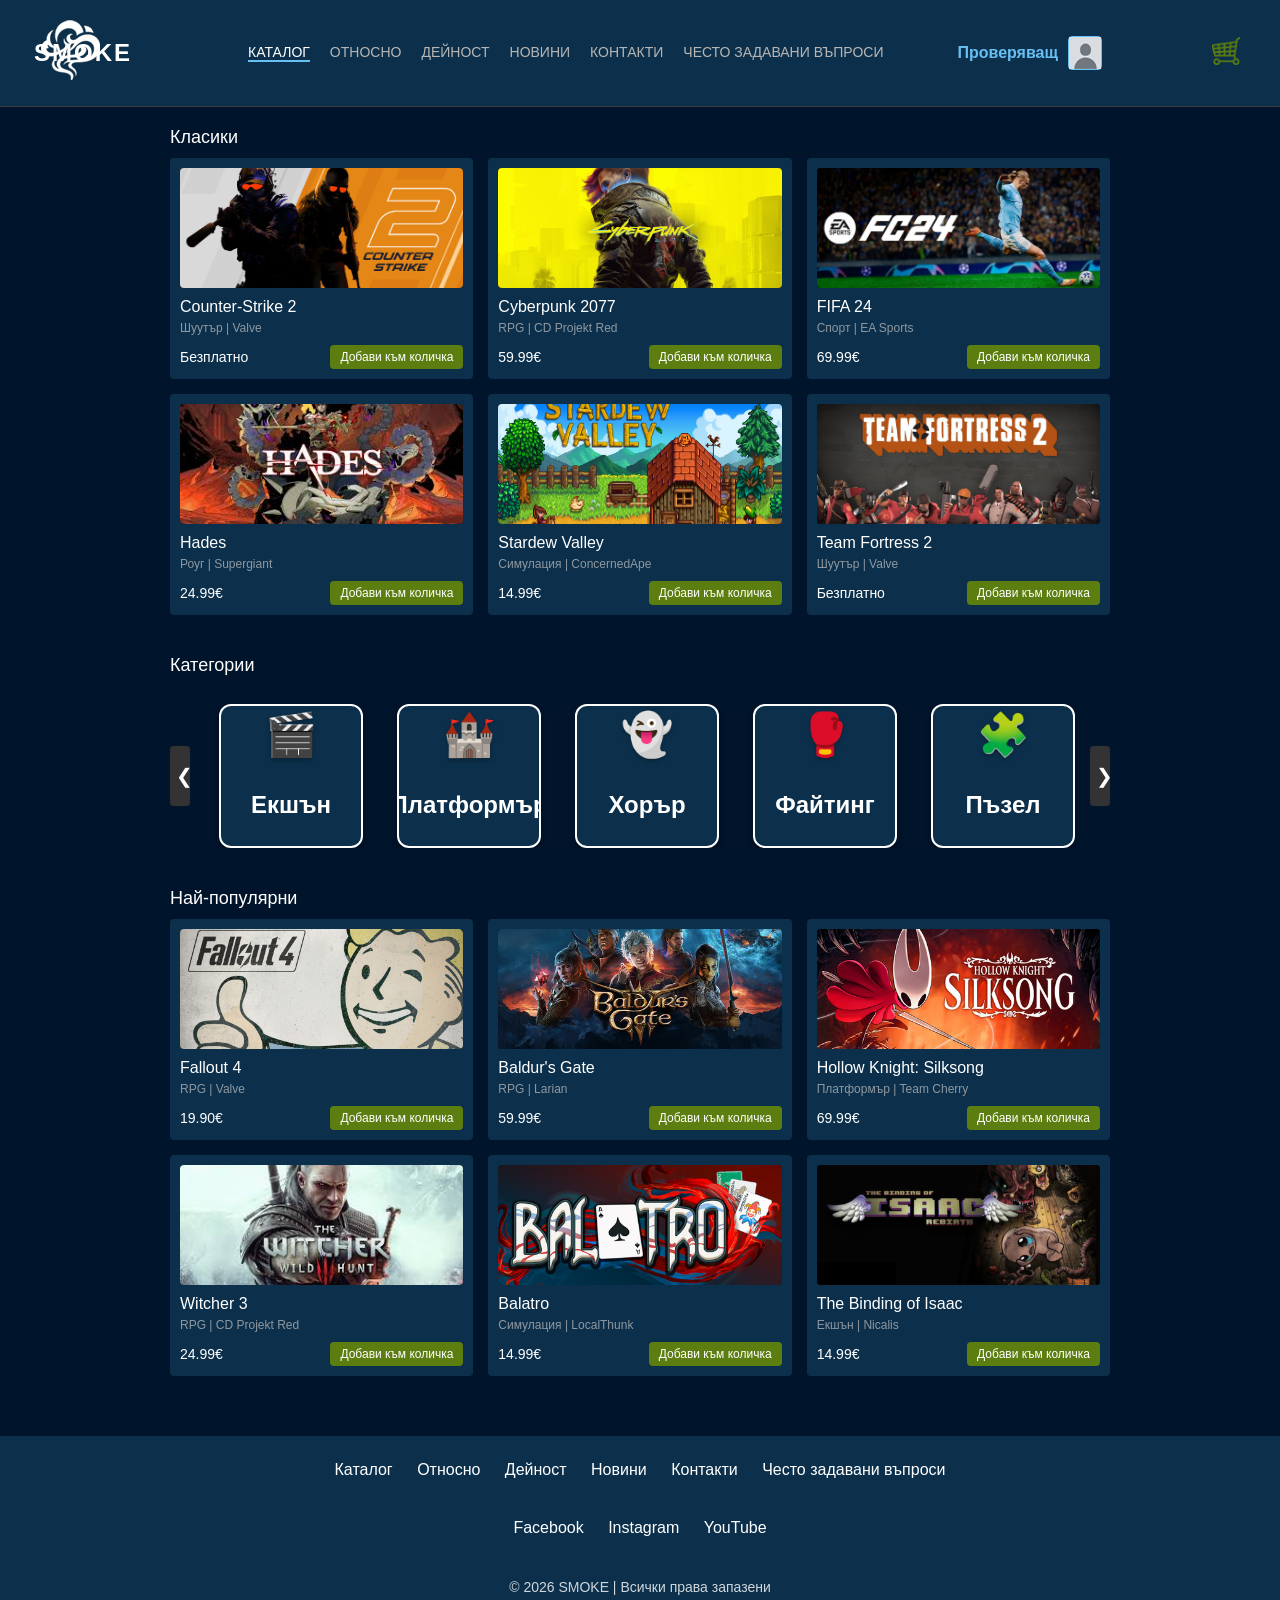
==== index.html @ d0a28097 "Add files via upload" ====
<!DOCTYPE html>
<html lang="bg">
<head>
    <meta charset="UTF-8">
    <title>SMOKE - Каталог</title>
    <link rel="stylesheet" href="styles.css">
    <link rel="icon" type="image/x-icon" href="icon.ico">
    
</head>
<body>

    <div class="header">
        <a href="index.html"><div class="logo"><img src="logo.png" alt="logo"></div></a>
        <a href="index.html"><div class="logo" style="margin-left: -140px;">SMOKE</div></a>
        <div class="nav">
            <a href="index.html" style="color:#fff; border-bottom: 2px solid #66c0f4;">Каталог</a>
            <a href="about.html">Относно</a>
            <a href="activity.html">Дейност</a>
            <a href="news.html">Новини</a>
            <a href="contacts.html">Контакти</a>
            <a href="faq.html">Често задавани въпроси</a>
        </div>
        <div class="user-profile">
            <span>Проверяващ</span> 
            <div class="avatar"><img src="user.png"></div>
            <a href="" class="cart"><img style="height: 28px; width: 28px;" src="cart.png"></a>
        </div>
    </div>

    <div class="container">

        <div class="section-title">Класики</div>
        <div class="game-grid">
            
            <div class="card">
                <div class="card-img"><img src="cs2.jpg" style="width: 100%; height: 100%; object-fit: cover; border-radius: 4px;"></div>
                <div class="card-title">Counter-Strike 2</div>
                <div class="card-genre">Шуутър | Valve</div>
                <div class="price-row">
                    <div class="price">Безплатно</div>
                    <button class="buy-btn">Добави към количка</button>
                </div>
            </div>

            <div class="card">
                <div class="card-img"><img src="cb.jpg" style="width: 100%; height: 100%; object-fit: cover; border-radius: 4px;"></div>
                <div class="card-title">Cyberpunk 2077</div>
                <div class="card-genre">RPG | CD Projekt Red</div>
                <div class="price-row">
                    <div class="price">59.99€</div>
                    <button class="buy-btn">Добави към количка</button>
                </div>
            </div>

            <div class="card">
                <div class="card-img"><img src="fi.jpg" style="width: 100%; height: 100%; object-fit: cover; border-radius: 4px;"></div>
                <div class="card-title">FIFA 24</div>
                <div class="card-genre">Спорт | EA Sports</div>
                <div class="price-row">
                    <div class="price">69.99€</div>
                    <button class="buy-btn">Добави към количка</button>
                </div>
            </div>

             <div class="card">
                <div class="card-img"><img src="hades.jpg" style="width: 100%; height: 100%; object-fit: cover; border-radius: 4px;"></div>
                <div class="card-title">Hades</div>
                <div class="card-genre">Роуг | Supergiant</div>
                <div class="price-row">
                    <div class="price">24.99€</div>
                    <button class="buy-btn">Добави към количка</button>
                </div>
            </div>

             <div class="card">
                <div class="card-img"><img src="st.jpg" style="width: 100%; height: 100%; object-fit: cover; border-radius: 4px;"></div>
                <div class="card-title">Stardew Valley</div>
                <div class="card-genre">Симулация | ConcernedApe</div>
                <div class="price-row">
                    <div class="price">14.99€</div>
                    <button class="buy-btn">Добави към количка</button>
                </div>
            </div>

            <div class="card">
                <div class="card-img"><img src="tf.jpg" style="width: 100%; height: 100%; object-fit: cover; border-radius: 4px;"></div>
                <div class="card-title">Team Fortress 2</div>
                <div class="card-genre">Шуутър | Valve</div>
                <div class="price-row">
                    <div class="price">Безплатно</div>
                    <button class="buy-btn">Добави към количка</button>
                </div>
            </div>

        </div>
    </div>

<div class="container">
    <div class="section-title">Категории</div><br>
    <div class="slider-wrapper">
      <button class="nav-btn" onclick="slide(-1)">&#10094;</button>
      <div class="slider-track" id="track">
        <a href="" class="card-category" style="background-size: cover; background-position: center; color: white; border: 2px solid #fff;">
             <span class="emoji-icon">🎬</span>
             <p>Екшън</p>
        </a>

        <a href="" class="card-category" style="background-color: #0c304b; color: white; border: 2px solid #fff;">
            <span class="emoji-icon">🏰</span>
            <p>Платформър</p>
        </a>

        <a href="" class="card-category" style="background-color: #0c304b; color: rgb(255, 255, 255); border: 2px solid #fff;">
            <span class="emoji-icon">👻</span>
            <p>Хорър</p>
        </a>

        <a href="" class="card-category" style="background-color: #0c304b; color: rgb(255, 255, 255); border: 2px solid #fff;">
            <span class="emoji-icon">🥊</span>
            <p>Файтинг</p>
        </a>

        <a href="" class="card-category" style="background-color: #0c304b; color: rgb(255, 255, 255); border: 2px solid #fff;">
            <span class="emoji-icon">🧩</span>
            <p>Пъзел</p>
        </a>

        <a href="" class="card-category" style="background-color: #0c304b; color: rgb(255, 255, 255); border: 2px solid #fff;">
            <span class="emoji-icon">♟️</span>
            <p>Стратегия</p>
        </a>

        <a href="" class="card-category" style="background-color: #0c304b; color: rgb(255, 255, 255); border: 2px solid #fff;">
            <span class="emoji-icon">🏎️</span>
            <p>Състезание</p>
        </a>

        <a href="" class="card-category" style="background-color: #0c304b; color: rgb(255, 255, 255); border: 2px solid #fff;">
            <span class="emoji-icon">⚽</span>
            <p>Спорт</p>
        </a>

        <a href="" class="card-category" style="background-color: #0c304b; color: white; border: 2px solid #fff;">
            <span class="emoji-icon">🔫</span>
            <p>Шуутър</p>
        </a>

        <a href="" class="card-category" style="background-color: #0c304b; color: white; border: 2px solid #fff;">
            <span class="emoji-icon">⚔️</span>
            <p>MOBA</p>
        </a>

        <a href="" class="card-category" style="background-color: #0c304b; color: rgb(255, 255, 255); border: 2px solid #fff;">
            <span class="emoji-icon">🎯</span>
            <p>FPS</p>
        </a>

        <a href="" class="card-category" style="background-color: #0c304b; color: rgb(255, 255, 255); border: 2px solid #fff;">
            <span class="emoji-icon">🐉</span>
            <p>RPG</p>
        </a>
      </div>
      <button class="nav-btn" onclick="slide(1)">&#10095;</button>
    </div>
  </div>
        <div class="container">
        <div class="section-title">Най-популярни</div>
        <div class="game-grid">
            
            <div class="card">
                <div class="card-img"><img src="fall.jpg" style="width: 100%; height: 100%; object-fit: cover; border-radius: 4px;"></div>
                <div class="card-title">Fallout 4</div>
                <div class="card-genre">RPG | Valve</div>
                <div class="price-row">
                    <div class="price">19.90€</div>
                    <button class="buy-btn">Добави към количка</button>
                </div>
            </div>

            <div class="card">
                <div class="card-img"><img src="bal.jpg" style="width: 100%; height: 100%; object-fit: cover; border-radius: 4px;"></div>
                <div class="card-title">Baldur's Gate</div>
                <div class="card-genre">RPG | Larian</div>
                <div class="price-row">
                    <div class="price">59.99€</div>
                    <button class="buy-btn">Добави към количка</button>
                </div>
            </div>

            <div class="card">
                <div class="card-img"> <img src="hol.jpg" style="width: 100%; height: 100%; object-fit: cover; border-radius: 4px;"></div>
                <div class="card-title">Hollow Knight: Silksong</div>
                <div class="card-genre">Платформър | Team Cherry</div>
                <div class="price-row">
                    <div class="price">69.99€</div>
                    <button class="buy-btn">Добави към количка</button>
                </div>
            </div>

             <div class="card">
                <div class="card-img"><img src="wi.jpg" style="width: 100%; height: 100%; object-fit: cover; border-radius: 4px;"></div>
                <div class="card-title">Witcher 3</div>
                <div class="card-genre">RPG | CD Projekt Red</div>
                <div class="price-row">
                    <div class="price">24.99€</div>
                    <button class="buy-btn">Добави към количка</button>
                </div>
            </div>

             <div class="card">
                <div class="card-img"><img src="bala.jpg" style="width: 100%; height: 100%; object-fit: cover; border-radius: 4px;"></div>
                <div class="card-title">Balatro</div>
                <div class="card-genre">Симулация | LocalThunk</div>
                <div class="price-row">
                    <div class="price">14.99€</div>
                    <button class="buy-btn">Добави към количка</button>
                </div>
            </div>

            <div class="card">
                <div class="card-img"><img src="bin.jpg" style="width: 100%; height: 100%; object-fit: cover; border-radius: 4px;"></div>
                <div class="card-title">The Binding of Isaac</div>
                <div class="card-genre">Екшън | Nicalis</div>
                <div class="price-row">
                    <div class="price">14.99€</div>
                    <button class="buy-btn">Добави към количка</button>
                </div>
            </div>

        </div>
    </div>



<div id="footer">
        <div class="footer-links">
    <a href="index.html">Каталог</a>
    <a href="about.html">Относно</a>
    <a href="activity.html">Дейност</a>
    <a href="news.html">Новини</a>
    <a href="contacts.html">Контакти</a>
    <a href="faq.html">Често задавани въпроси</a>
  </div>
  <div class="footer-social">
    <a href="" target="_blank">Facebook</a>
    <a href="" target="_blank">Instagram</a>
    <a href="" target="_blank">YouTube</a>
  </div>
<br>
  <p class="footer-copy">© 2026 SMOKE | Всички права запазени</p>
    </div>

    </div>
<script>
  function slide(direction) {
    const track = document.getElementById('track');
    const cardWidth = track.querySelector('.card-category').offsetWidth + 20;
    
    track.scrollLeft += direction * cardWidth;
  }
</script>

</body>
</html>
---- styles.css ----
body { margin: 0; font-family: Arial, sans-serif; background-color: #00142b; color: #c6d4df; }
    /* Header */
        .header { background-color: #0c304b; padding: 20px 40px; display: flex; justify-content: space-between; align-items: center; border-bottom: 1px solid #3c3c3c;}
        .logo { font-size: 24px; font-weight: bold; color: #fff; text-transform: uppercase; letter-spacing: 2px;}
        a{text-decoration: none;}
        .nav { display: flex; gap: 20px; font-size: 14px; text-transform: uppercase; text-decoration: none;}
        .nav a:link {color: #b8b6b4;}
        .nav a:visited {color: #b8b6b4;}
        .nav a:hover { color: #fff; cursor: pointer; }
        .user-profile { display: flex; align-items: center; gap: 10px; color: #66c0f4; font-weight: bold; }
        .avatar { width: 32px; height: 32px; background: #3d4450; border: 1px solid #66c0f4; margin-right: 100px; border-radius: 4px;}
        
    /* Main Container */
        .container { max-width: 940px; margin: 0 auto; padding: 20px; }
        
    /* Grid */
        .section-title { font-size: 18px; margin-bottom: 10px; color: #fff;}
        .game-grid { display: grid; grid-template-columns: repeat(3, 1fr); gap: 15px; }
        .category-grid {display: grid; grid-template-columns: repeat(4, 1fr); gap: 15px; }
        
    /* Game Card */
        .card { background-color: #0c304b; padding: 10px; transition: transform 0.2s; display: flex; flex-direction: column; border-radius: 4px;}
        .card:hover { transform: scale(1.02); background-color: #0a273e; }
        .card-img { height: 120px; background-color: #000; margin-bottom: 10px; display: flex; border-radius: 4px; align-items: center; justify-content: center; color: #555; font-size: 12px; }
        .card-title { font-size: 16px; color: #fff; margin-bottom: 5px; }
        .card-genre { font-size: 12px; color: #8f98a0; margin-bottom: 10px; }
        .price-row { display: flex; justify-content: space-between; align-items: center; margin-top: auto; }
        .price { color: #fff; font-size: 14px; }
        .buy-btn { background-color: #5c7e10; color: #fff; padding: 5px 10px; border: none; font-size: 12px; cursor: pointer; border-radius: 4px; }
        .buy-btn:hover {background-color: #4a660e;}

    /* Footer*/
        #footer {
        background-color: #0c304b;
        color: #ffffff;
        padding: 25px 10px;
        text-align: center;
        margin-top: 40px;
        }

        #footer a {
        color: #ffffff;
        text-decoration: none;
        margin: 0 10px;
        font-weight: 500;
        }

        #footer a:hover {
        text-decoration: underline;
        }

        .footer-links {
        margin-bottom: 10px;
        }

        .footer-social {
        margin-bottom: 10px;
        margin-top: 40px;
        }

        .footer-copy {
        font-size: 14px;
        opacity: 0.8;
        }

        /*cart*/
        .cart:hover {
            filter: drop-shadow(2px 2px 5px #66c0f4);
        }

        /*Category*/
        .slider-wrapper {
        display: flex;
        align-items: center;
        }
        .nav-btn {
        border-radius: 4px;
        background-color: #333;
        color: white;
        border: none;
        width: 20px;
        height: 60px;
        cursor: pointer;
        font-size: 20px;
        }
        .nav-btn:hover { background-color: #555; }

        .slider-track {
        padding-left: 8px;
        display: flex;
        overflow-x: hidden; /* скролбар */
        scroll-behavior: smooth;
        gap: 18px;
        margin: 0 13px; /* Разстояние между стрелките и кутиите */
        width: 100%;
        }

        .card-category {
        min-width: 105px; 
        height: 150px;
        background-color: #0c304b;
        display: flex;
        align-items: center;
        justify-content: center;
        font-size: 24px;
        font-weight: bold;
        border-radius: 4px;
        }

        /*form*/
        input[type=text], select, textarea {
  width: 100%;
  padding: 12px;
  border: 1px solid #ccc;
  border-radius: 4px;
  box-sizing: border-box;
  margin-top: 6px;
  margin-bottom: 16px;
  resize: vertical;
}

input[type=submit] {
  background-color: #66c0f4;
  color: white;
  padding: 12px 20px;
  border: none;
  border-radius: 4px;
  cursor: pointer;
}

input[type=submit]:hover {
  background-color: #5cabd8;
}

.info{
    text-align: center;
    align-items: center;
    background-color: #001934;
}

/*about*/

.about-text {
            font-size: 16px;
            line-height: 1.6;
            color: #c6d4df;
            margin-bottom: 40px;
            background-color: #0c304b;
            padding: 30px;
            border-radius: 4px;
            border-left: 4px solid #66c0f4;
        }

        .big-stat {
            font-size: 36px;
            font-weight: bold;
            color: #66c0f4;
            margin: 10px 0;
            text-align: center;
        }
        
        .stat-label {
            text-align: center;
            color: #fff;
            margin-bottom: 10px;
        }

        h1, h2 {
            color: #fff;
            text-transform: uppercase;
            letter-spacing: 1px;
        }

        /*Дейност*/
        table {
            width: 100%;
            border-collapse: collapse;
            margin: 20px 0;
            background-color: #0c304b;
            color: #c6d4df;
            border-radius: 4px;
            overflow: hidden;
        }

        th, td {
            padding: 15px;
            text-align: center;
            border-bottom: 1px solid #3c3c3c;
        }

        th {
            background-color: #0a273e;
            color: #fff;
            text-transform: uppercase;
            letter-spacing: 1px;
            font-size: 14px;
        }

        tr:hover {
            background-color: #1a3d5c;
        }

        .check { color: #5c7e10; font-weight: bold; }
        .cross { color: #a94442; font-weight: bold; }

        .project-list {
            list-style: none;
            padding: 0;
        }

        .project-list li {
            background-color: #0c304b;
            margin-bottom: 10px;
            padding: 15px;
            border-left: 4px solid #66c0f4;
            color: #fff;
        }

        .project-status {
            float: right;
            font-size: 12px;
            padding: 4px 8px;
            border-radius: 4px;
            text-transform: uppercase;
        }
        
        .status-active { background-color: #5c7e10; }
        .status-dev { background-color: #d48900; color: #000; }


        /*Card*/
        
a.card-category {
    display: flex;
    flex-direction: column;       
    align-items: center;   
    justify-content: center;    
    
    min-width: 140px;           
    height: 140px;
    margin: 0 8px;              
    
    text-decoration: none;      
    border-radius: 12px;         
    box-shadow: 0 4px 6px rgba(0,0,0,0.3); 
    transition: transform 0.2s, box-shadow 0.2s; 
    
    font-family: 'Segoe UI', Tahoma, Geneva, Verdana, sans-serif; 
    overflow: hidden;            
}


a.card-category:hover {
    transform: translateY(-5px);
    box-shadow: 0 8px 12px rgba(0,0,0,0.5);
    z-index: 10;
}

/* Emoji */
.emoji-icon {
    font-size: 42px;              
    margin-bottom: 8px;           
    filter: drop-shadow(0 2px 2px rgba(0,0,0,0.3)); 
}

/* Text Styling */
.card-text {
    font-size: 14px;
    font-weight: 700;            
    text-transform: uppercase;    
    letter-spacing: 1px;         
    text-align: center;
    margin: 0;                   
    text-shadow: 0 1px 3px rgba(0,0,0,0.4); 
}
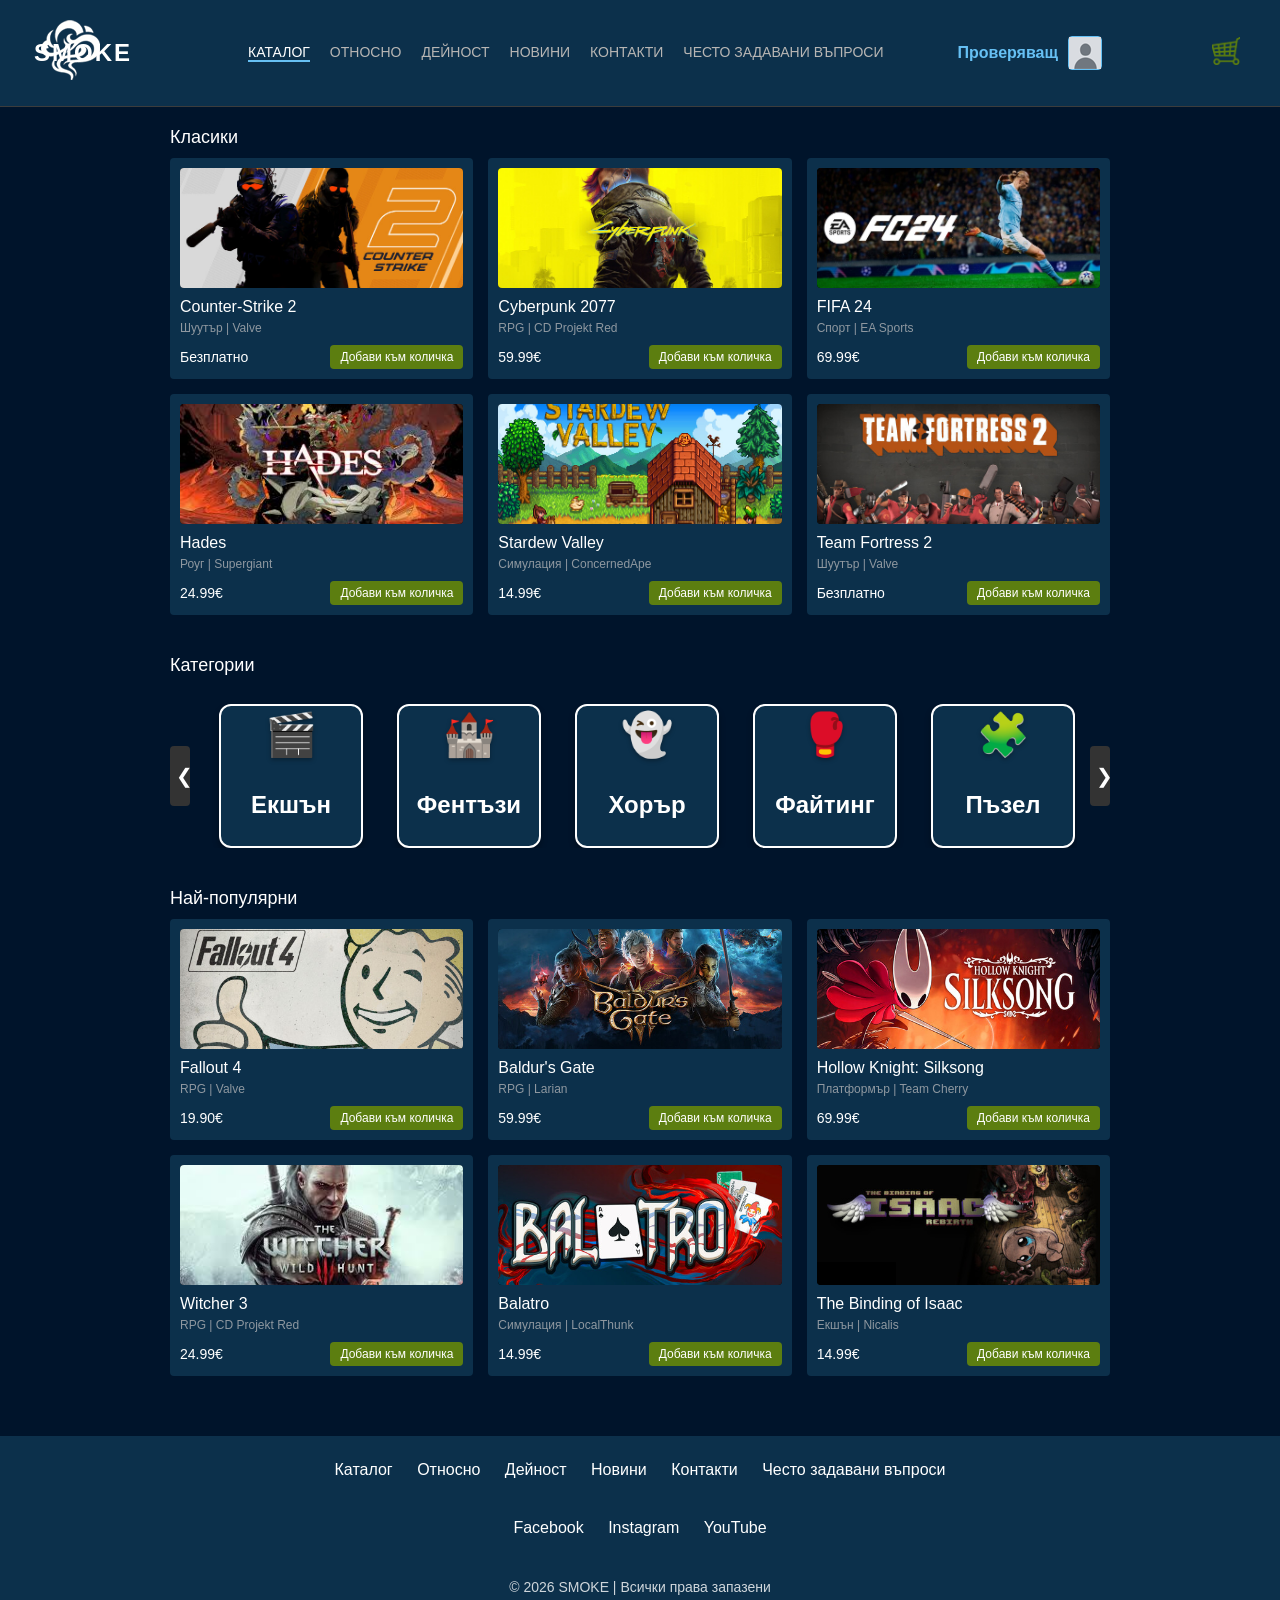
==== commit 3d42f86e: "Проект" ====
--- a/index.html
+++ b/index.html
@@ -3,6 +3,13 @@
 <head>
     <meta charset="UTF-8">
     <title>SMOKE - Каталог</title>
+
+    <meta name="description" content="Купи най-новите PC игри и лицензионни ключове за Steam и Epic Games на ниски цени. Моментална доставка и гаранция от SMOKE.">
+    <meta name="keywords" content="игри, евтини игри, pc gaming, дигитална дистрибуция, smoke магазин">
+    <meta name="author" content="SMOKE Team">
+
+    <meta name="viewport" content="width=device-width, initial-scale=1.0">
+
     <link rel="stylesheet" href="styles.css">
     <link rel="icon" type="image/x-icon" href="icon.ico">
     
@@ -43,7 +50,7 @@
             </div>
 
             <div class="card">
-                <div class="card-img"><img src="cb.jpg" style="width: 100%; height: 100%; object-fit: cover; border-radius: 4px;"></div>
+                <div class="card-img"><img src="cb.jpg" alt="Cyberpunk 2077 Picture" style="width: 100%; height: 100%; object-fit: cover; border-radius: 4px;"></div>
                 <div class="card-title">Cyberpunk 2077</div>
                 <div class="card-genre">RPG | CD Projekt Red</div>
                 <div class="price-row">
@@ -53,7 +60,7 @@
             </div>
 
             <div class="card">
-                <div class="card-img"><img src="fi.jpg" style="width: 100%; height: 100%; object-fit: cover; border-radius: 4px;"></div>
+                <div class="card-img"><img src="fi.jpg" alt="FIFA24 Picture" style="width: 100%; height: 100%; object-fit: cover; border-radius: 4px;"></div>
                 <div class="card-title">FIFA 24</div>
                 <div class="card-genre">Спорт | EA Sports</div>
                 <div class="price-row">
@@ -63,7 +70,7 @@
             </div>
 
              <div class="card">
-                <div class="card-img"><img src="hades.jpg" style="width: 100%; height: 100%; object-fit: cover; border-radius: 4px;"></div>
+                <div class="card-img"><img src="hades.jpg" alt="Hades Picture" style="width: 100%; height: 100%; object-fit: cover; border-radius: 4px;"></div>
                 <div class="card-title">Hades</div>
                 <div class="card-genre">Роуг | Supergiant</div>
                 <div class="price-row">
@@ -73,7 +80,7 @@
             </div>
 
              <div class="card">
-                <div class="card-img"><img src="st.jpg" style="width: 100%; height: 100%; object-fit: cover; border-radius: 4px;"></div>
+                <div class="card-img"><img src="st.jpg" alt="Stardew Valley Picture" style="width: 100%; height: 100%; object-fit: cover; border-radius: 4px;"></div>
                 <div class="card-title">Stardew Valley</div>
                 <div class="card-genre">Симулация | ConcernedApe</div>
                 <div class="price-row">
@@ -83,7 +90,7 @@
             </div>
 
             <div class="card">
-                <div class="card-img"><img src="tf.jpg" style="width: 100%; height: 100%; object-fit: cover; border-radius: 4px;"></div>
+                <div class="card-img"><img src="tf.jpg" alt="Team Fortress 2 Picture" style="width: 100%; height: 100%; object-fit: cover; border-radius: 4px;"></div>
                 <div class="card-title">Team Fortress 2</div>
                 <div class="card-genre">Шуутър | Valve</div>
                 <div class="price-row">
@@ -107,7 +114,7 @@
 
         <a href="" class="card-category" style="background-color: #0c304b; color: white; border: 2px solid #fff;">
             <span class="emoji-icon">🏰</span>
-            <p>Платформър</p>
+            <p>Фентъзи</p>
         </a>
 
         <a href="" class="card-category" style="background-color: #0c304b; color: rgb(255, 255, 255); border: 2px solid #fff;">
@@ -168,7 +175,7 @@
         <div class="game-grid">
             
             <div class="card">
-                <div class="card-img"><img src="fall.jpg" style="width: 100%; height: 100%; object-fit: cover; border-radius: 4px;"></div>
+                <div class="card-img"><img src="fall.jpg" alt="Fallout 4 Picture" style="width: 100%; height: 100%; object-fit: cover; border-radius: 4px;"></div>
                 <div class="card-title">Fallout 4</div>
                 <div class="card-genre">RPG | Valve</div>
                 <div class="price-row">
@@ -178,7 +185,7 @@
             </div>
 
             <div class="card">
-                <div class="card-img"><img src="bal.jpg" style="width: 100%; height: 100%; object-fit: cover; border-radius: 4px;"></div>
+                <div class="card-img"><img src="bal.jpg" alt="Baldur's Gate Picture" style="width: 100%; height: 100%; object-fit: cover; border-radius: 4px;"></div>
                 <div class="card-title">Baldur's Gate</div>
                 <div class="card-genre">RPG | Larian</div>
                 <div class="price-row">
@@ -188,7 +195,7 @@
             </div>
 
             <div class="card">
-                <div class="card-img"> <img src="hol.jpg" style="width: 100%; height: 100%; object-fit: cover; border-radius: 4px;"></div>
+                <div class="card-img"> <img src="hol.jpg" alt="Hollow Knight Picture" style="width: 100%; height: 100%; object-fit: cover; border-radius: 4px;"></div>
                 <div class="card-title">Hollow Knight: Silksong</div>
                 <div class="card-genre">Платформър | Team Cherry</div>
                 <div class="price-row">
@@ -198,7 +205,7 @@
             </div>
 
              <div class="card">
-                <div class="card-img"><img src="wi.jpg" style="width: 100%; height: 100%; object-fit: cover; border-radius: 4px;"></div>
+                <div class="card-img"><img src="wi.jpg" alt="Witcher 3 Picture" style="width: 100%; height: 100%; object-fit: cover; border-radius: 4px;"></div>
                 <div class="card-title">Witcher 3</div>
                 <div class="card-genre">RPG | CD Projekt Red</div>
                 <div class="price-row">
@@ -208,7 +215,7 @@
             </div>
 
              <div class="card">
-                <div class="card-img"><img src="bala.jpg" style="width: 100%; height: 100%; object-fit: cover; border-radius: 4px;"></div>
+                <div class="card-img"><img src="bala.jpg" alt="Balatro Picture" style="width: 100%; height: 100%; object-fit: cover; border-radius: 4px;"></div>
                 <div class="card-title">Balatro</div>
                 <div class="card-genre">Симулация | LocalThunk</div>
                 <div class="price-row">
@@ -218,7 +225,7 @@
             </div>
 
             <div class="card">
-                <div class="card-img"><img src="bin.jpg" style="width: 100%; height: 100%; object-fit: cover; border-radius: 4px;"></div>
+                <div class="card-img"><img src="bin.jpg" alt="The Binding of Isaac Picture" style="width: 100%; height: 100%; object-fit: cover; border-radius: 4px;"></div>
                 <div class="card-title">The Binding of Isaac</div>
                 <div class="card-genre">Екшън | Nicalis</div>
                 <div class="price-row">
--- a/styles.css
+++ b/styles.css
@@ -274,3 +274,86 @@
     text-shadow: 0 1px 3px rgba(0,0,0,0.4); 
 }
 
+
+/* МОБИЛНА ВЕРСИЯ */
+@media screen and (max-width: 768px) {
+
+    .header {
+        flex-direction: column;
+        padding: 15px;
+        gap: 15px;
+    }
+
+    .logo { 
+        margin-left: 0 !important; 
+        text-align: center;
+    }
+
+    .nav {
+        flex-direction: column;
+        gap: 15px;
+        width: 100%;
+        text-align: center;
+    }
+    
+    .nav a {
+        display: block;
+        padding: 10px;
+        background-color: #0f3d5e; 
+        border-radius: 4px;
+    }
+
+    .user-profile {
+        margin-top: 10px;
+        justify-content: center;
+        width: 100%;
+    }
+
+    .avatar {
+        margin-right: 20px;
+    }
+
+    .container {
+        width: 100%;
+        padding: 15px;
+        box-sizing: border-box;
+    }
+
+    h1 {
+        font-size: 24px; 
+        text-align: center;
+    }
+
+    .game-grid, .category-grid {
+        grid-template-columns: 1fr; 
+    }
+
+    iframe, video {
+        width: 100% !important;
+        height: auto !important;
+    }
+
+
+    table {
+        display: block;
+        overflow-x: auto;
+        white-space: nowrap;
+    }
+
+
+    .slider-track {
+        gap: 10px;
+    }
+    
+    .nav-btn {
+        display: none;
+    }
+    
+    .slider-track {
+        overflow-x: scroll; 
+    }
+    
+    input[type=text], select, textarea {
+        font-size: 16px;
+    }
+}
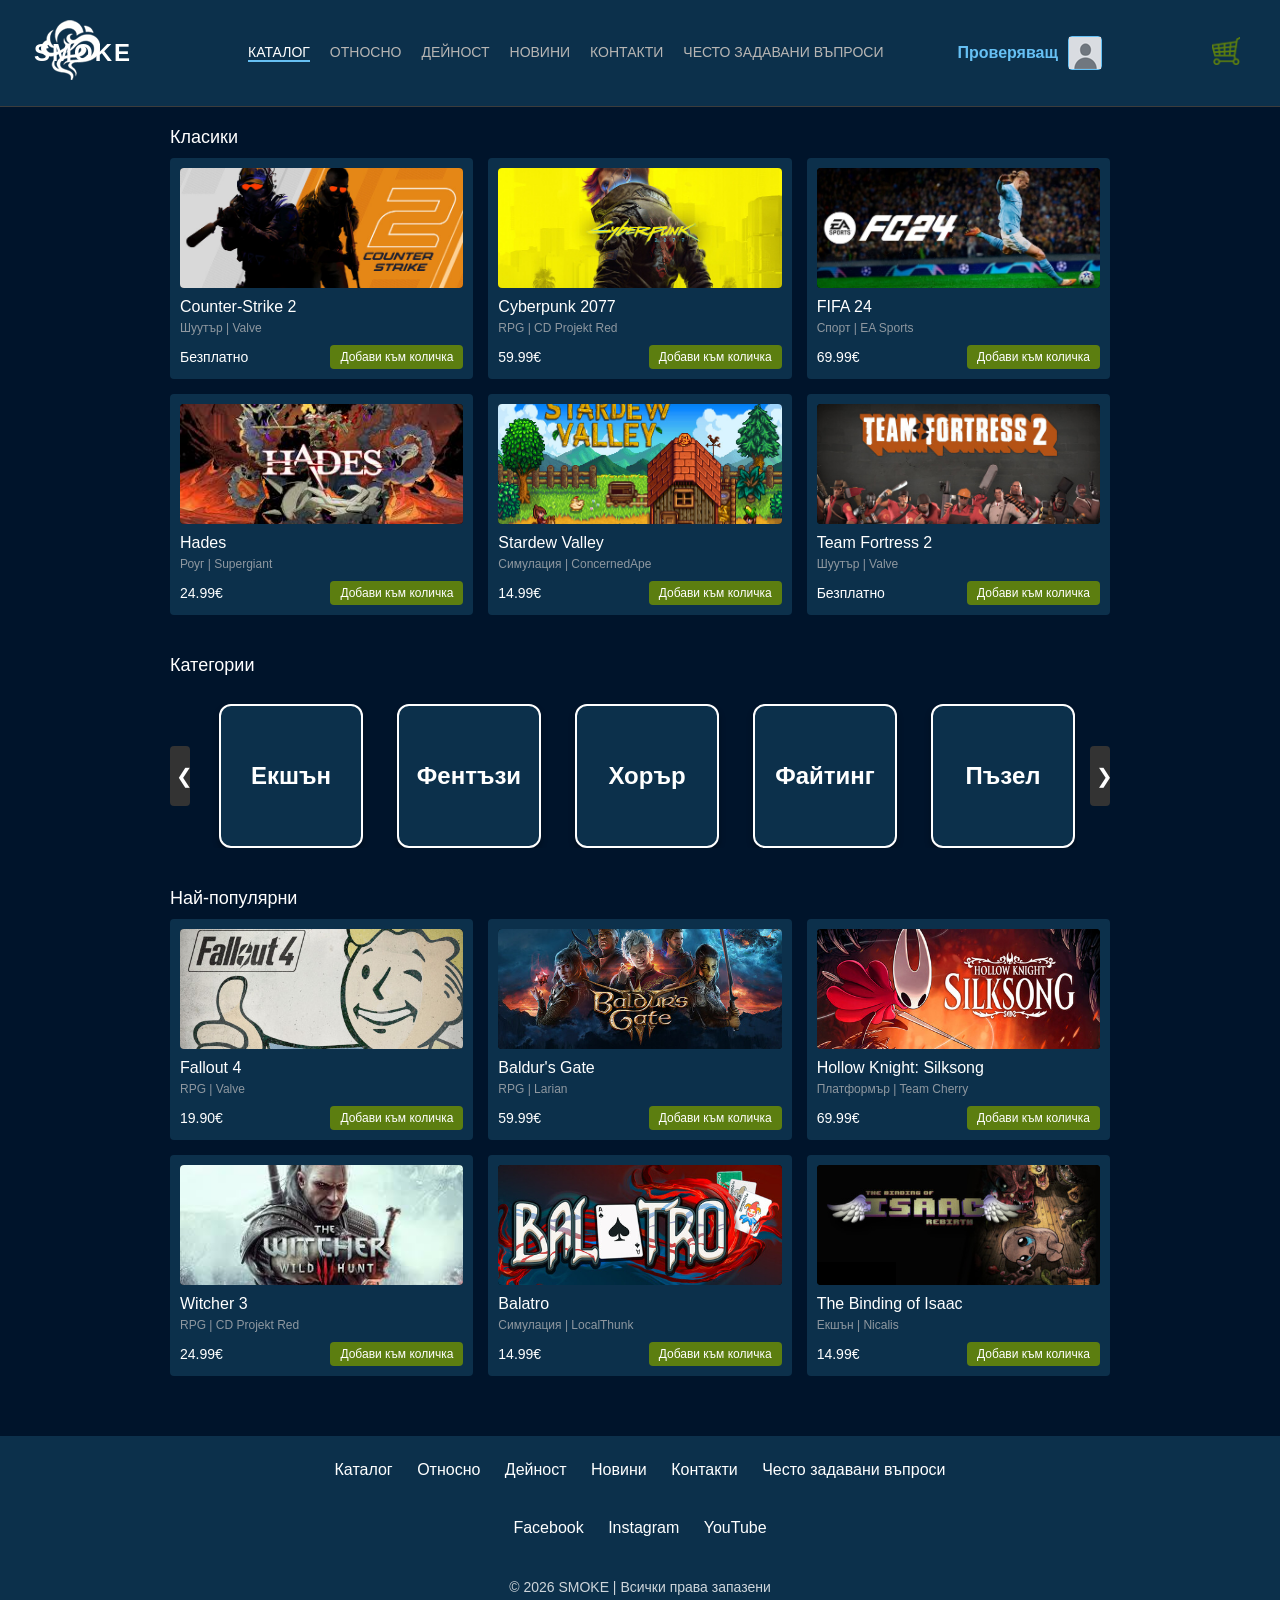
==== commit bf8c83b0: "Update index.html" ====
--- a/index.html
+++ b/index.html
@@ -108,62 +108,50 @@
       <button class="nav-btn" onclick="slide(-1)">&#10094;</button>
       <div class="slider-track" id="track">
         <a href="" class="card-category" style="background-size: cover; background-position: center; color: white; border: 2px solid #fff;">
-             <span class="emoji-icon">🎬</span>
              <p>Екшън</p>
         </a>
 
         <a href="" class="card-category" style="background-color: #0c304b; color: white; border: 2px solid #fff;">
-            <span class="emoji-icon">🏰</span>
             <p>Фентъзи</p>
         </a>
 
         <a href="" class="card-category" style="background-color: #0c304b; color: rgb(255, 255, 255); border: 2px solid #fff;">
-            <span class="emoji-icon">👻</span>
             <p>Хорър</p>
         </a>
 
         <a href="" class="card-category" style="background-color: #0c304b; color: rgb(255, 255, 255); border: 2px solid #fff;">
-            <span class="emoji-icon">🥊</span>
             <p>Файтинг</p>
         </a>
 
         <a href="" class="card-category" style="background-color: #0c304b; color: rgb(255, 255, 255); border: 2px solid #fff;">
-            <span class="emoji-icon">🧩</span>
             <p>Пъзел</p>
         </a>
 
         <a href="" class="card-category" style="background-color: #0c304b; color: rgb(255, 255, 255); border: 2px solid #fff;">
-            <span class="emoji-icon">♟️</span>
             <p>Стратегия</p>
         </a>
 
         <a href="" class="card-category" style="background-color: #0c304b; color: rgb(255, 255, 255); border: 2px solid #fff;">
-            <span class="emoji-icon">🏎️</span>
             <p>Състезание</p>
         </a>
 
         <a href="" class="card-category" style="background-color: #0c304b; color: rgb(255, 255, 255); border: 2px solid #fff;">
-            <span class="emoji-icon">⚽</span>
             <p>Спорт</p>
         </a>
 
         <a href="" class="card-category" style="background-color: #0c304b; color: white; border: 2px solid #fff;">
-            <span class="emoji-icon">🔫</span>
             <p>Шуутър</p>
         </a>
 
         <a href="" class="card-category" style="background-color: #0c304b; color: white; border: 2px solid #fff;">
-            <span class="emoji-icon">⚔️</span>
             <p>MOBA</p>
         </a>
 
         <a href="" class="card-category" style="background-color: #0c304b; color: rgb(255, 255, 255); border: 2px solid #fff;">
-            <span class="emoji-icon">🎯</span>
             <p>FPS</p>
         </a>
 
         <a href="" class="card-category" style="background-color: #0c304b; color: rgb(255, 255, 255); border: 2px solid #fff;">
-            <span class="emoji-icon">🐉</span>
             <p>RPG</p>
         </a>
       </div>
@@ -268,4 +256,4 @@
 </script>
 
 </body>
-</html>+</html>
